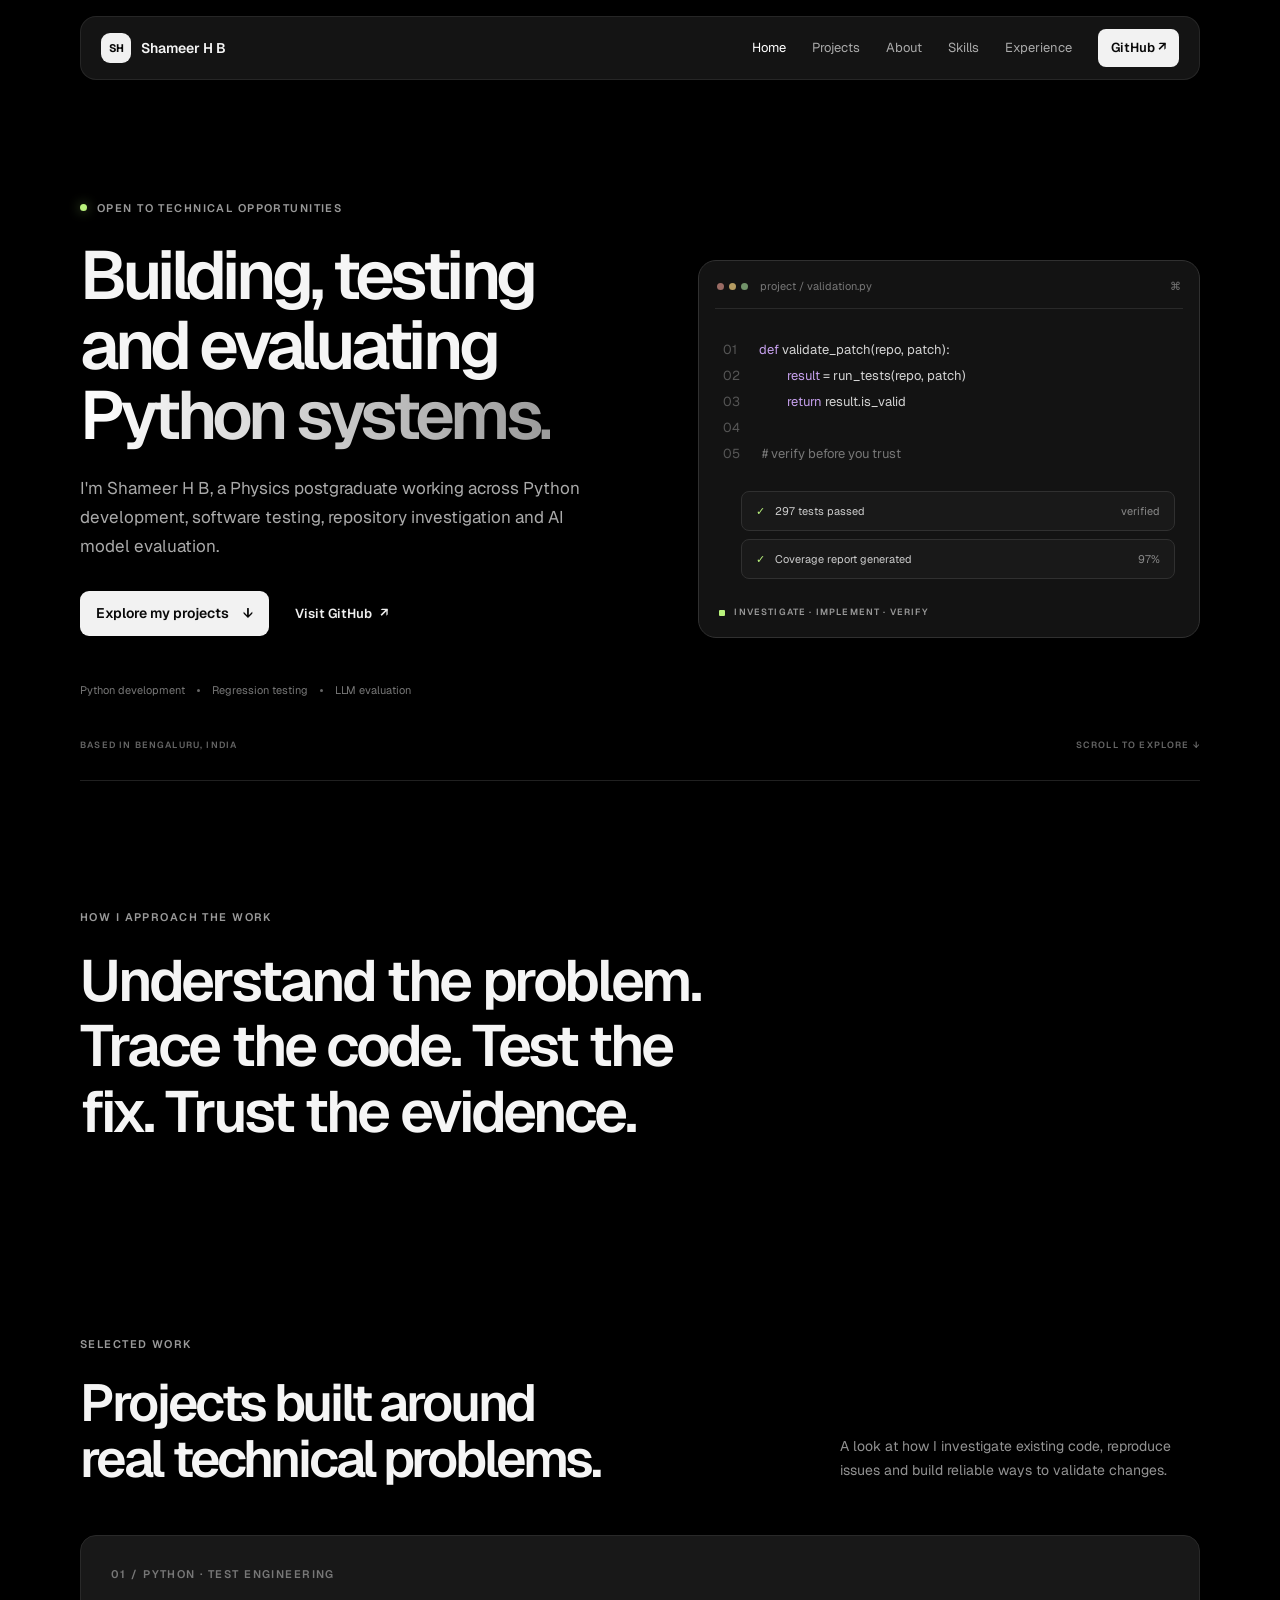
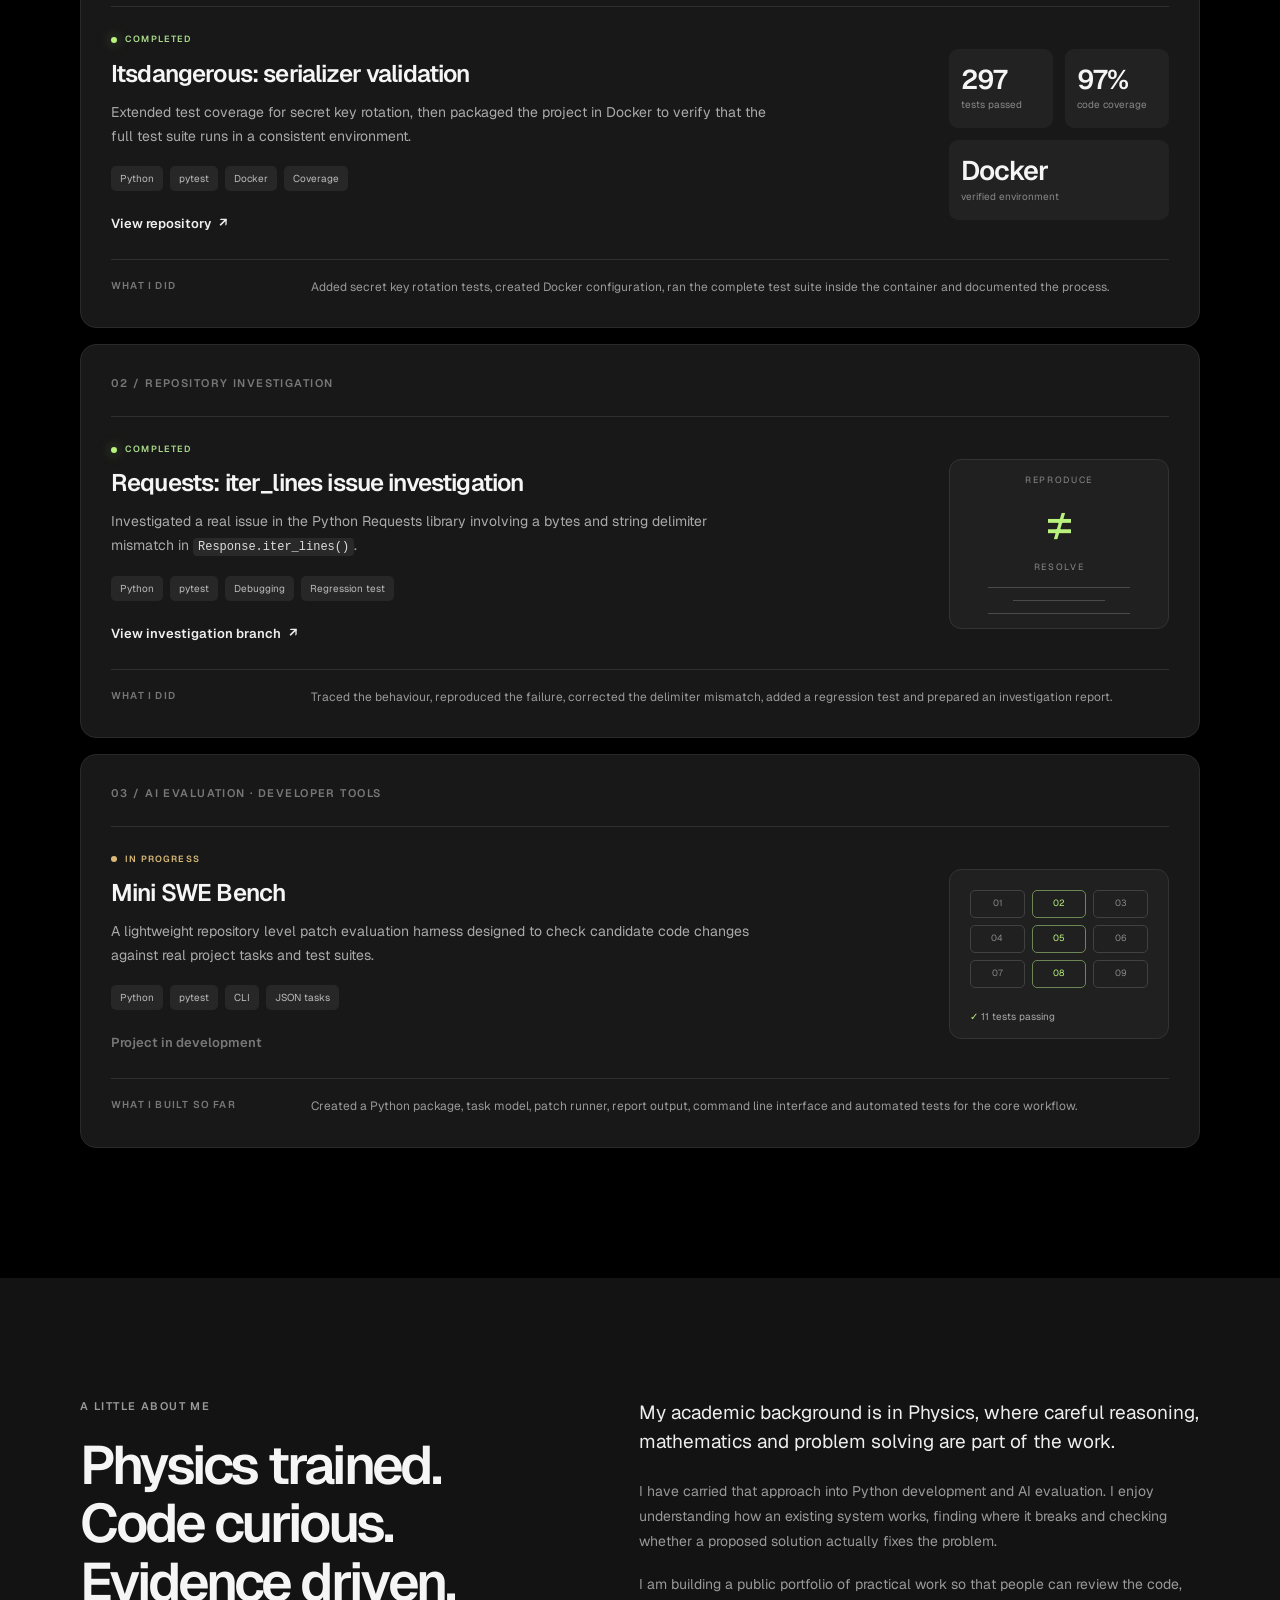
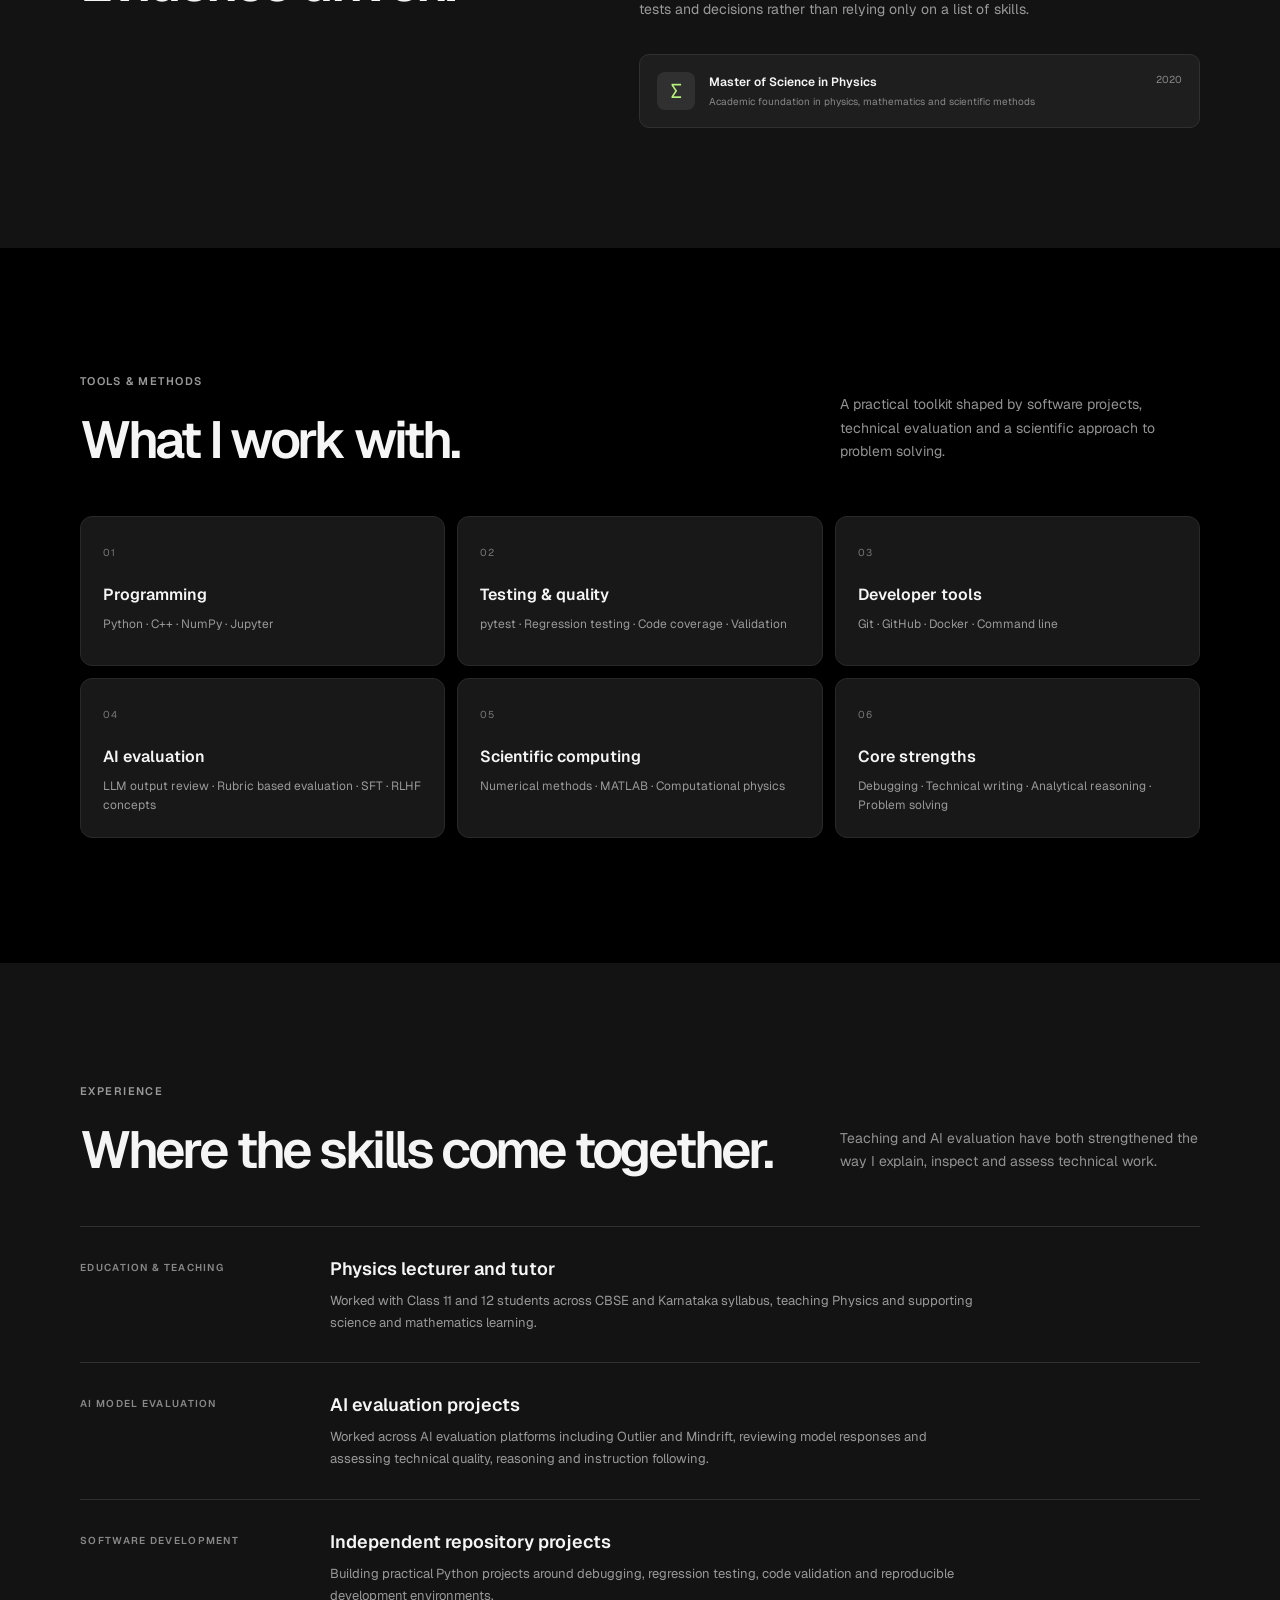
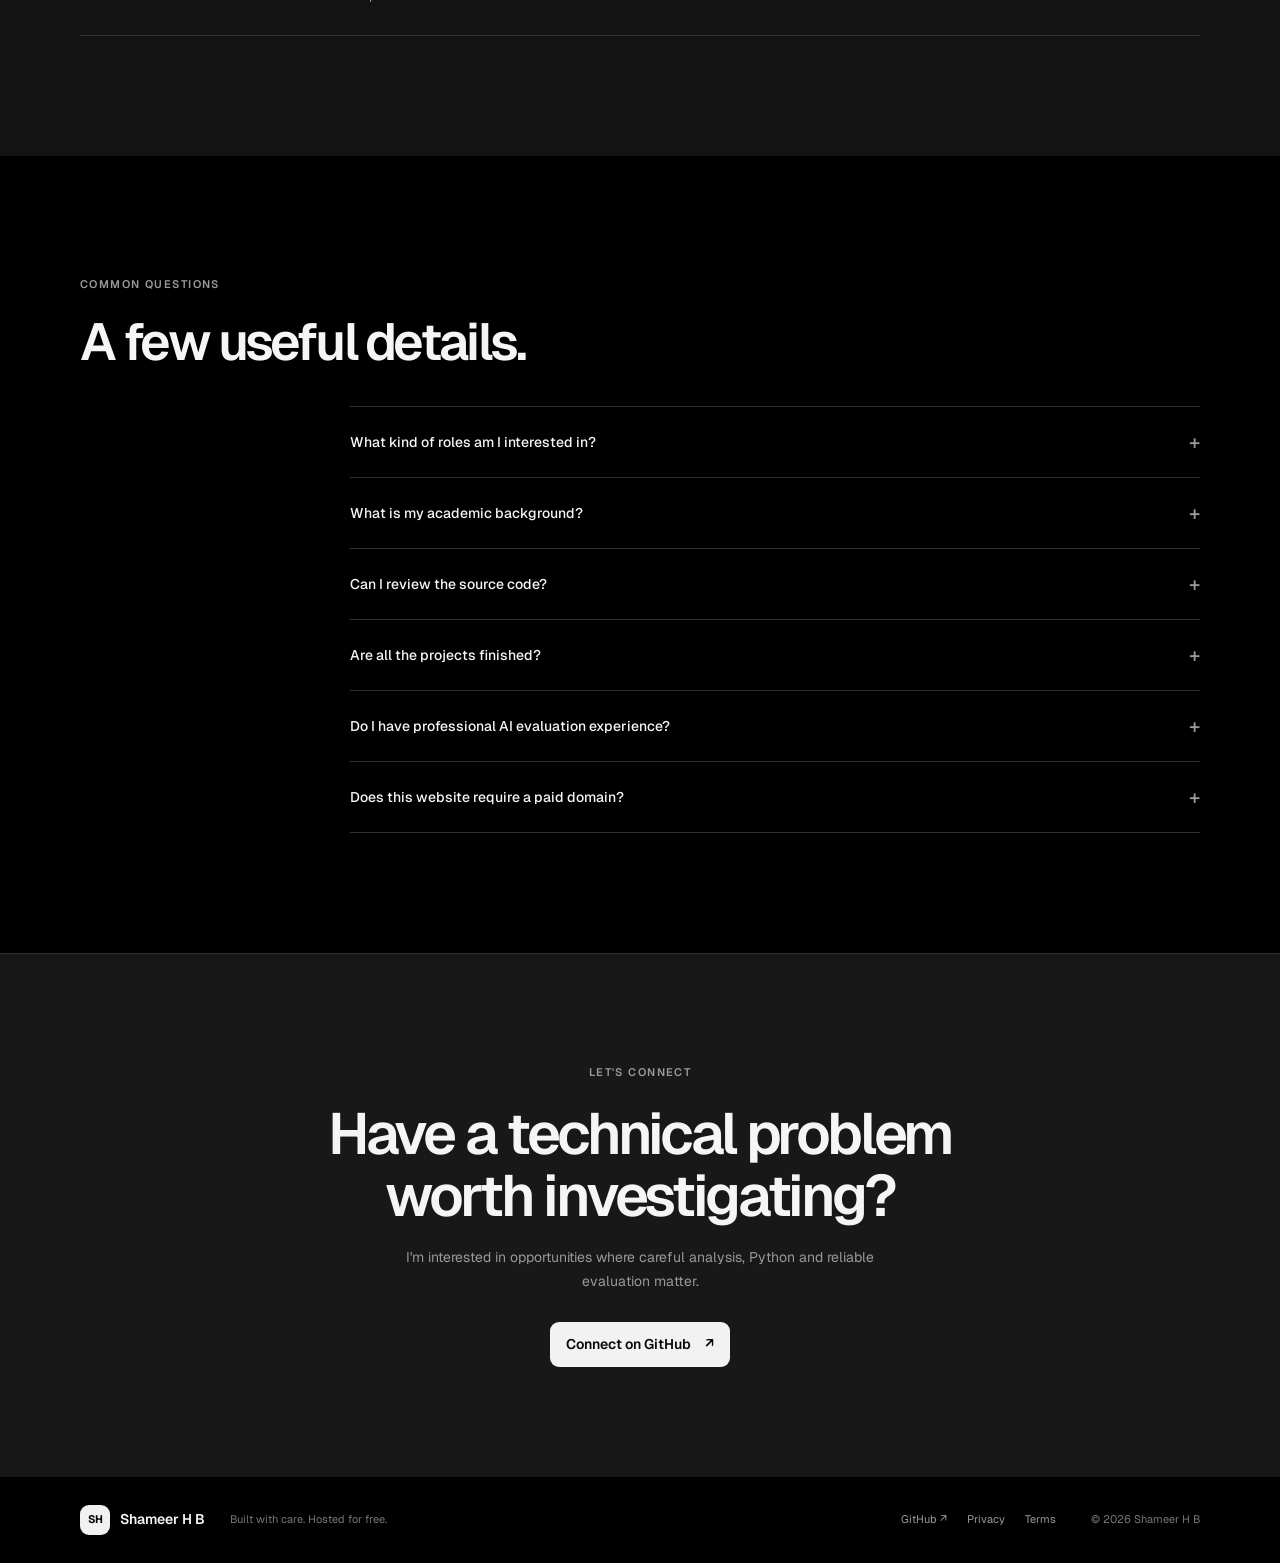
==== index.html @ 1a0090ea "Add personal portfolio website." ====
<!doctype html>
<html lang="en">
<head>
  <meta charset="utf-8">
  <meta name="viewport" content="width=device-width, initial-scale=1">
  <meta name="theme-color" content="#000000">
  <meta name="description" content="Shameer H B builds and tests Python systems, investigates real repository issues and evaluates AI model outputs. Explore projects and technical work.">
  <meta property="og:type" content="website">
  <meta property="og:title" content="Shameer H B | Python Development & AI Evaluation">
  <meta property="og:description" content="Python development, software testing, repository investigation and AI evaluation projects.">
  <meta property="og:image" content="assets/og-preview.svg">
  <title>Shameer H B | Python Developer & LLM Evaluation Specialist</title>
  <link rel="icon" type="image/svg+xml" href="assets/favicon.svg">
  <link rel="preconnect" href="https://fonts.googleapis.com">
  <link rel="preconnect" href="https://fonts.gstatic.com" crossorigin>
  <link href="https://fonts.googleapis.com/css2?family=Geist:wght@400;500;600;700&display=swap" rel="stylesheet">
  <link rel="stylesheet" href="styles.css">
</head>
<body>
  <a class="skip-link" href="#main">Skip to content</a>
  <header class="site-header">
    <a class="brand" href="#home" aria-label="Shameer H B home"><span class="brand-mark">SH</span><span>Shameer H B</span></a>
    <button class="menu-toggle" aria-label="Open navigation" aria-expanded="false" aria-controls="site-nav"><span></span><span></span></button>
    <nav class="site-nav" id="site-nav" aria-label="Main navigation">
      <a class="nav-link active" href="#home">Home</a>
      <a class="nav-link" href="#projects">Projects</a>
      <a class="nav-link" href="#about">About</a>
      <a class="nav-link" href="#skills">Skills</a>
      <a class="nav-link" href="#experience">Experience</a>
      <a class="nav-contact" href="https://github.com/shameerhb" target="_blank" rel="noreferrer">GitHub <span aria-hidden="true">↗</span></a>
    </nav>
  </header>

  <main id="main">
    <section class="hero section-wrap" id="home">
      <div class="hero-copy">
        <div class="eyebrow"><span class="status-dot"></span> OPEN TO TECHNICAL OPPORTUNITIES</div>
        <h1>Building, testing<br>and evaluating <span>Python systems.</span></h1>
        <p class="hero-lede">I'm Shameer H B, a Physics postgraduate working across Python development, software testing, repository investigation and AI model evaluation.</p>
        <div class="hero-actions"><a class="button button-primary" href="#projects">Explore my projects <span aria-hidden="true">↓</span></a><a class="text-link" href="https://github.com/shameerhb" target="_blank" rel="noreferrer">Visit GitHub <span aria-hidden="true">↗</span></a></div>
        <div class="proof-line"><span>Python development</span><i></i><span>Regression testing</span><i></i><span>LLM evaluation</span></div>
      </div>
      <div class="hero-visual" aria-label="Abstract illustration of a software testing workspace" role="img">
        <div class="visual-top"><span class="window-dots"><b></b><b></b><b></b></span><span>project / validation.py</span><span class="visual-lock">⌘</span></div>
        <div class="code-window">
          <div class="code-row"><span class="line-no">01</span><span><em>def</em> validate_patch(repo, patch):</span></div>
          <div class="code-row"><span class="line-no">02</span><span class="indent"><em>result</em> = run_tests(repo, patch)</span></div>
          <div class="code-row"><span class="line-no">03</span><span class="indent"><em>return</em> result.is_valid</span></div>
          <div class="code-row blank"><span class="line-no">04</span><span></span></div>
          <div class="code-row"><span class="line-no">05</span><span class="comment"># verify before you trust</span></div>
          <div class="terminal-output"><span class="terminal-check">✓</span><span>297 tests passed</span><span class="terminal-time">verified</span></div>
          <div class="terminal-output"><span class="terminal-check">✓</span><span>Coverage report generated</span><span class="terminal-time">97%</span></div>
        </div>
        <div class="visual-caption"><span class="caption-square"></span> INVESTIGATE · IMPLEMENT · VERIFY</div>
      </div>
      <div class="hero-bottom"><span>BASED IN BENGALURU, INDIA</span><span>SCROLL TO EXPLORE <span aria-hidden="true">↓</span></span></div>
    </section>

    <section class="tagline-section section-wrap" aria-label="Personal approach">
      <p class="section-kicker">HOW I APPROACH THE WORK</p>
      <h2 class="word-reveal">Understand the problem. Trace the code. Test the fix. Trust the evidence.</h2>
    </section>

    <section class="section-wrap projects-section" id="projects">
      <div class="section-heading"><div><p class="section-kicker">SELECTED WORK</p><h2>Projects built around<br>real technical problems.</h2></div><p class="section-intro">A look at how I investigate existing code, reproduce issues and build reliable ways to validate changes.</p></div>
      <div class="project-list">
        <article class="project-card featured-project">
          <div class="project-index">01 / PYTHON · TEST ENGINEERING</div>
          <div class="project-main"><div><div class="project-status"><span class="status-dot"></span> COMPLETED</div><h3>Itsdangerous: serializer validation</h3><p class="project-description">Extended test coverage for secret key rotation, then packaged the project in Docker to verify that the full test suite runs in a consistent environment.</p><div class="tag-list"><span>Python</span><span>pytest</span><span>Docker</span><span>Coverage</span></div><a class="project-link" href="https://github.com/shameerhb/itsdangerous-portfolio" target="_blank" rel="noreferrer">View repository <span aria-hidden="true">↗</span></a></div>
            <div class="project-metrics"><div><strong>297</strong><span>tests passed</span></div><div><strong>97%</strong><span>code coverage</span></div><div><strong>Docker</strong><span>verified environment</span></div></div>
          </div>
          <div class="project-foot"><span>WHAT I DID</span><p>Added secret key rotation tests, created Docker configuration, ran the complete test suite inside the container and documented the process.</p></div>
        </article>
        <article class="project-card">
          <div class="project-index">02 / REPOSITORY INVESTIGATION</div>
          <div class="project-main"><div><div class="project-status"><span class="status-dot"></span> COMPLETED</div><h3>Requests: iter_lines issue investigation</h3><p class="project-description">Investigated a real issue in the Python Requests library involving a bytes and string delimiter mismatch in <code>Response.iter_lines()</code>.</p><div class="tag-list"><span>Python</span><span>pytest</span><span>Debugging</span><span>Regression test</span></div><a class="project-link" href="https://github.com/shameerhb/requests/tree/issue-investigation" target="_blank" rel="noreferrer">View investigation branch <span aria-hidden="true">↗</span></a></div><div class="project-art request-art" aria-hidden="true"><span class="art-label">REPRODUCE</span><span class="art-symbol">≠</span><span class="art-label">RESOLVE</span><div class="art-line"></div><div class="art-line short"></div><div class="art-line"></div></div></div>
          <div class="project-foot"><span>WHAT I DID</span><p>Traced the behaviour, reproduced the failure, corrected the delimiter mismatch, added a regression test and prepared an investigation report.</p></div>
        </article>
        <article class="project-card">
          <div class="project-index">03 / AI EVALUATION · DEVELOPER TOOLS</div>
          <div class="project-main"><div><div class="project-status in-progress"><span class="status-dot"></span> IN PROGRESS</div><h3>Mini SWE Bench</h3><p class="project-description">A lightweight repository level patch evaluation harness designed to check candidate code changes against real project tasks and test suites.</p><div class="tag-list"><span>Python</span><span>pytest</span><span>CLI</span><span>JSON tasks</span></div><span class="project-link muted-link">Project in development</span></div><div class="project-art bench-art" aria-hidden="true"><div class="bench-grid"><span>01</span><span>02</span><span>03</span><span>04</span><span>05</span><span>06</span><span>07</span><span>08</span><span>09</span></div><div class="bench-result"><span class="terminal-check">✓</span> 11 tests passing</div></div></div>
          <div class="project-foot"><span>WHAT I BUILT SO FAR</span><p>Created a Python package, task model, patch runner, report output, command line interface and automated tests for the core workflow.</p></div>
        </article>
      </div>
    </section>

    <section class="about-section" id="about"><div class="section-wrap about-grid"><div><p class="section-kicker">A LITTLE ABOUT ME</p><h2>Physics trained.<br>Code curious.<br>Evidence driven.</h2></div><div class="about-copy"><p class="about-lede">My academic background is in Physics, where careful reasoning, mathematics and problem solving are part of the work.</p><p>I have carried that approach into Python development and AI evaluation. I enjoy understanding how an existing system works, finding where it breaks and checking whether a proposed solution actually fixes the problem.</p><p>I am building a public portfolio of practical work so that people can review the code, tests and decisions rather than relying only on a list of skills.</p><div class="education-card"><span class="education-icon">∑</span><div><strong>Master of Science in Physics</strong><span>Academic foundation in physics, mathematics and scientific methods</span></div><span class="education-date">2020</span></div></div></div></section>

    <section class="section-wrap skills-section" id="skills"><div class="section-heading"><div><p class="section-kicker">TOOLS & METHODS</p><h2>What I work with.</h2></div><p class="section-intro">A practical toolkit shaped by software projects, technical evaluation and a scientific approach to problem solving.</p></div><div class="skills-grid"><article class="skill-card"><span class="skill-number">01</span><h3>Programming</h3><p>Python · C++ · NumPy · Jupyter</p></article><article class="skill-card"><span class="skill-number">02</span><h3>Testing & quality</h3><p>pytest · Regression testing · Code coverage · Validation</p></article><article class="skill-card"><span class="skill-number">03</span><h3>Developer tools</h3><p>Git · GitHub · Docker · Command line</p></article><article class="skill-card"><span class="skill-number">04</span><h3>AI evaluation</h3><p>LLM output review · Rubric based evaluation · SFT · RLHF concepts</p></article><article class="skill-card"><span class="skill-number">05</span><h3>Scientific computing</h3><p>Numerical methods · MATLAB · Computational physics</p></article><article class="skill-card"><span class="skill-number">06</span><h3>Core strengths</h3><p>Debugging · Technical writing · Analytical reasoning · Problem solving</p></article></div></section>

    <section class="experience-section" id="experience"><div class="section-wrap"><div class="section-heading"><div><p class="section-kicker">EXPERIENCE</p><h2>Where the skills come together.</h2></div><p class="section-intro">Teaching and AI evaluation have both strengthened the way I explain, inspect and assess technical work.</p></div><div class="experience-list"><article><div class="experience-meta">EDUCATION & TEACHING</div><div><h3>Physics lecturer and tutor</h3><p>Worked with Class 11 and 12 students across CBSE and Karnataka syllabus, teaching Physics and supporting science and mathematics learning.</p></div></article><article><div class="experience-meta">AI MODEL EVALUATION</div><div><h3>AI evaluation projects</h3><p>Worked across AI evaluation platforms including Outlier and Mindrift, reviewing model responses and assessing technical quality, reasoning and instruction following.</p></div></article><article><div class="experience-meta">SOFTWARE DEVELOPMENT</div><div><h3>Independent repository projects</h3><p>Building practical Python projects around debugging, regression testing, code validation and reproducible development environments.</p></div></article></div></div></section>

    <section class="faq-section section-wrap"><div class="section-heading"><div><p class="section-kicker">COMMON QUESTIONS</p><h2>A few useful details.</h2></div></div><div class="faq-list">
      <details><summary>What kind of roles am I interested in?<span>+</span></summary><p>Python development, software testing, AI model evaluation, LLM data operations and technical quality roles.</p></details>
      <details><summary>What is my academic background?<span>+</span></summary><p>I hold an MSc in Physics. My background includes physics, mathematics and scientific methods.</p></details>
      <details><summary>Can I review the source code?<span>+</span></summary><p>Yes. The completed projects link directly to their public GitHub repositories and investigation branch.</p></details>
      <details><summary>Are all the projects finished?<span>+</span></summary><p>The Itsdangerous and Requests projects are presented as completed work. Mini SWE Bench is still in development and is labelled accordingly.</p></details>
      <details><summary>Do I have professional AI evaluation experience?<span>+</span></summary><p>I have worked on AI evaluation tasks through platforms including Outlier and Mindrift. The portfolio focuses on the technical skills and work I can demonstrate.</p></details>
      <details><summary>Does this website require a paid domain?<span>+</span></summary><p>No. It can be published for free using GitHub Pages with a GitHub provided web address.</p></details>
    </div></section>

    <section class="contact-section"><div class="section-wrap contact-inner"><p class="section-kicker">LET'S CONNECT</p><h2>Have a technical problem<br>worth investigating?</h2><p>I'm interested in opportunities where careful analysis, Python and reliable evaluation matter.</p><a class="button button-primary" href="https://github.com/shameerhb" target="_blank" rel="noreferrer">Connect on GitHub <span aria-hidden="true">↗</span></a></div></section>
  </main>
  <footer class="site-footer"><div class="section-wrap footer-inner"><a class="brand" href="#home"><span class="brand-mark">SH</span><span>Shameer H B</span></a><span class="footer-note">Built with care. Hosted for free.</span><div class="footer-links"><a href="https://github.com/shameerhb" target="_blank" rel="noreferrer">GitHub ↗</a><a href="privacy.html">Privacy</a><a href="terms.html">Terms</a></div><span class="copyright">© <span id="year">2026</span> Shameer H B</span></div></footer>
  <script src="script.js"></script>
</body>
</html>
---- styles.css ----
:root{font-family:'Geist',sans-serif;color:#f5f5f5;background:#000; font-synthesis:none;text-rendering:optimizeLegibility;--bg:#000;--surface:#181818;--surface-2:#1f1f1f;--surface-3:#272727;--muted:#a0a0a0;--soft:#737373;--line:#303030;--accent:#b9f27c;--ease:cubic-bezier(.22,1,.36,1)}
*{box-sizing:border-box}html{scroll-behavior:smooth;scroll-padding-top:110px}body{margin:0;background:var(--bg);color:#f5f5f5;font-size:16px;line-height:1.5}a{color:inherit;text-decoration:none}button{font:inherit}.section-wrap{width:min(1120px,calc(100% - 48px));margin-inline:auto}.skip-link{position:absolute;left:16px;top:-60px;background:#fff;color:#000;padding:10px 14px;border-radius:8px;z-index:100}.skip-link:focus{top:16px}.site-header{position:fixed;z-index:20;top:16px;left:50%;transform:translateX(-50%);width:min(1120px,calc(100% - 48px));height:64px;padding:0 20px;display:flex;align-items:center;justify-content:space-between;background:rgba(24,24,24,.86);border:1px solid rgba(255,255,255,.08);border-radius:16px;backdrop-filter:blur(18px)}.brand{display:inline-flex;align-items:center;gap:10px;font-size:14px;font-weight:600;white-space:nowrap}.brand-mark{width:30px;height:30px;display:grid;place-items:center;border-radius:9px;background:#f1f1f1;color:#080808;font-size:11px;font-weight:700}.site-nav{display:flex;align-items:center;gap:26px;font-size:13px;color:#aaa}.nav-link{transition:color .3s var(--ease)}.nav-link:hover,.nav-link.active{color:#fff}.nav-contact{padding:9px 13px;background:#f2f2f2;color:#080808;border-radius:8px;font-weight:600;transition:transform .3s var(--ease),background .3s var(--ease)}.nav-contact:hover{transform:translateY(-2px);background:var(--accent)}.menu-toggle{display:none;background:none;border:0;color:#fff}.hero{min-height:780px;padding-top:190px;padding-bottom:72px;display:grid;grid-template-columns:1.05fr .95fr;align-items:center;gap:64px;position:relative}.eyebrow,.section-kicker,.project-index,.project-status,.experience-meta,.hero-bottom,.visual-caption{font-size:11px;font-weight:600;letter-spacing:.13em;color:#999}.eyebrow{display:flex;align-items:center;gap:10px;margin-bottom:24px}.status-dot{width:7px;height:7px;border-radius:50%;background:var(--accent);display:inline-block;box-shadow:0 0 12px rgba(185,242,124,.5)}h1,h2,h3,p{margin-top:0}h1{font-size:clamp(44px,5.4vw,68px);line-height:1.03;letter-spacing:-.065em;font-weight:600;margin-bottom:24px;max-width:680px;text-wrap:balance}h1 span{background:linear-gradient(90deg,#fff,#9b9b9b);-webkit-background-clip:text;background-clip:text;color:transparent}.hero-lede{max-width:540px;color:#aaa;font-size:17px;line-height:1.7;margin-bottom:30px;text-wrap:pretty}.hero-actions{display:flex;align-items:center;gap:26px}.button{display:inline-flex;align-items:center;justify-content:center;gap:14px;padding:12px 16px;border-radius:9px;font-size:14px;font-weight:600;transition:transform .3s var(--ease),background .3s var(--ease)}.button-primary{background:#f2f2f2;color:#090909}.button-primary:hover{background:var(--accent);transform:translateY(-3px)}.button:active{transform:scale(.98)}.text-link,.project-link{font-size:13px;font-weight:600;color:#eee}.text-link span,.project-link span{margin-left:5px}.text-link:hover,.project-link:hover{color:var(--accent)}.proof-line{display:flex;align-items:center;gap:12px;flex-wrap:wrap;margin-top:46px;color:#777;font-size:11px}.proof-line i{width:3px;height:3px;background:#666;border-radius:50%}.hero-visual{border:1px solid #303030;background:#131313;border-radius:18px;padding:16px;box-shadow:0 30px 90px rgba(0,0,0,.4);transform:rotate(1deg)}.visual-top{height:32px;display:flex;align-items:center;gap:12px;color:#777;font:11px 'Geist',sans-serif;border-bottom:1px solid #292929;padding:0 2px 12px}.window-dots{display:flex;gap:5px}.window-dots b{width:7px;height:7px;border-radius:50%;background:#555}.window-dots b:first-child{background:#9a6b64}.window-dots b:nth-child(2){background:#b49b61}.window-dots b:nth-child(3){background:#72936a}.visual-lock{margin-left:auto}.code-window{padding:28px 8px 14px;font:13px/2 'Geist',monospace;color:#d4d4d4}.code-row{display:flex;gap:22px;white-space:nowrap}.line-no{color:#555;user-select:none}.code-row em{font-style:normal;color:#c6a0ed}.indent{padding-left:25px}.comment{color:#777}.terminal-output{margin:24px 0 0 18px;padding:12px 14px;display:flex;align-items:center;gap:10px;border:1px solid #303030;border-radius:8px;background:#191919;font:11px 'Geist',sans-serif;color:#ccc}.terminal-output+.terminal-output{margin-top:8px}.terminal-check{color:var(--accent);font-weight:700}.terminal-time{margin-left:auto;color:#888}.visual-caption{display:flex;align-items:center;gap:9px;padding:13px 4px 2px;font-size:9px}.caption-square{width:6px;height:6px;background:var(--accent);border-radius:1px}.hero-bottom{position:absolute;bottom:28px;left:0;right:0;display:flex;justify-content:space-between;font-size:9px;color:#656565}.tagline-section{padding:128px 0 142px;border-top:1px solid #202020}.section-kicker{margin-bottom:22px}.tagline-section h2{max-width:850px;font-size:clamp(34px,5vw,58px);line-height:1.13;letter-spacing:-.05em;font-weight:600;margin:0;text-wrap:balance}.word-reveal .word{color:#555;display:inline-block;transition:color .65s var(--ease)}.word-reveal .word.visible{color:#f5f5f5}.projects-section{padding:50px 0 130px}.section-heading{display:flex;align-items:end;justify-content:space-between;gap:50px;margin-bottom:48px}.section-heading h2,.about-grid h2{font-size:clamp(34px,4.5vw,52px);line-height:1.08;letter-spacing:-.055em;font-weight:600;margin:0;text-wrap:balance}.section-intro{max-width:360px;color:#929292;font-size:14px;line-height:1.7;margin:0 0 4px}.project-list{display:grid;gap:16px}.project-card{background:var(--surface);border:1px solid #292929;border-radius:16px;padding:30px;transition:transform .5s var(--ease),border-color .3s var(--ease)}.project-card:hover{transform:translateY(-4px);border-color:#4a4a4a}.project-index{padding-bottom:24px;border-bottom:1px solid #303030;color:#777}.project-main{display:grid;grid-template-columns:1fr 220px;gap:40px;padding:26px 0 24px;align-items:center}.project-status{display:flex;align-items:center;gap:8px;color:#a9d98a;font-size:9px;margin-bottom:13px}.project-status .status-dot{width:6px;height:6px}.project-status.in-progress{color:#d9b978}.project-status.in-progress .status-dot{background:#d9b978;box-shadow:none}.project-card h3{font-size:24px;line-height:1.2;letter-spacing:-.035em;font-weight:600;margin-bottom:12px}.project-description{max-width:660px;color:#aaa;font-size:14px;line-height:1.7;margin-bottom:18px}.project-description code{font-size:12px;color:#ddd;background:#292929;padding:2px 5px;border-radius:4px}.tag-list{display:flex;gap:7px;flex-wrap:wrap;margin-bottom:20px}.tag-list span{font-size:10px;color:#bbb;background:#272727;padding:5px 9px;border-radius:5px}.project-link{display:inline-block}.project-metrics{display:grid;grid-template-columns:1fr 1fr;gap:12px}.project-metrics div{padding:16px 12px;background:#222;border-radius:9px;display:flex;flex-direction:column;gap:3px}.project-metrics strong{font-size:27px;line-height:1.1;letter-spacing:-.04em;font-weight:600}.project-metrics span{font-size:10px;color:#888}.project-metrics div:last-child{grid-column:1/-1}.project-foot{display:grid;grid-template-columns:180px 1fr;gap:20px;border-top:1px solid #303030;padding-top:18px}.project-foot span{font-size:10px;letter-spacing:.12em;color:#777;font-weight:600}.project-foot p{font-size:12px;color:#999;line-height:1.6;margin:0}.request-art,.bench-art{height:170px;border-radius:12px;background:#202020;border:1px solid #333;display:flex;align-items:center;justify-content:center;position:relative;overflow:hidden}.request-art{gap:12px;flex-direction:column}.art-label{font-size:9px;letter-spacing:.18em;color:#888}.art-symbol{font-size:50px;line-height:1;color:var(--accent);font-weight:400}.art-line{height:1px;width:65%;background:#4a4a4a}.art-line.short{width:42%}.bench-art{display:block;padding:20px}.bench-grid{display:grid;grid-template-columns:repeat(3,1fr);gap:7px}.bench-grid span{display:grid;place-items:center;height:28px;border:1px solid #414141;border-radius:5px;font-size:9px;color:#888}.bench-grid span:nth-child(2),.bench-grid span:nth-child(5),.bench-grid span:nth-child(8){border-color:#6c8755;color:var(--accent)}.bench-result{position:absolute;bottom:14px;left:20px;font-size:10px;color:#aaa}.muted-link{color:#777}.about-section{background:#131313;padding:120px 0}.about-grid{display:grid;grid-template-columns:.9fr 1.1fr;gap:100px}.about-grid h2{font-size:clamp(38px,4.5vw,54px)}.about-copy{max-width:580px}.about-copy p{font-size:14px;color:#999;line-height:1.8;margin-bottom:18px}.about-copy .about-lede{font-size:19px;line-height:1.55;color:#eee;margin-bottom:22px}.education-card{display:flex;align-items:center;gap:14px;padding:17px;margin-top:32px;background:#1e1e1e;border:1px solid #303030;border-radius:10px}.education-icon{width:38px;height:38px;border-radius:8px;display:grid;place-items:center;background:#303030;color:var(--accent);font-size:20px}.education-card div{display:flex;flex-direction:column;gap:3px}.education-card strong{font-size:12px;font-weight:600}.education-card div span,.education-date{font-size:10px;color:#888}.education-date{margin-left:auto;align-self:flex-start}.skills-section{padding:125px 0}.skills-grid{display:grid;grid-template-columns:repeat(3,1fr);gap:12px}.skill-card{min-height:150px;padding:22px;background:#181818;border:1px solid #292929;border-radius:12px}.skill-number{font-size:10px;color:#777;letter-spacing:.1em}.skill-card h3{font-size:16px;font-weight:600;margin:20px 0 8px}.skill-card p{font-size:12px;line-height:1.6;color:#999;margin:0}.experience-section{background:#131313;padding:120px 0}.experience-list{border-top:1px solid #303030}.experience-list article{display:grid;grid-template-columns:220px 1fr;gap:30px;padding:28px 0;border-bottom:1px solid #303030}.experience-meta{font-size:10px;color:#888;padding-top:5px}.experience-list h3{font-size:18px;font-weight:600;margin-bottom:8px}.experience-list p{max-width:650px;color:#999;font-size:13px;line-height:1.7;margin:0}.faq-section{padding:120px 0}.faq-section .section-heading{margin-bottom:36px}.faq-list{max-width:850px;margin-left:auto;border-top:1px solid #303030}.faq-list details{border-bottom:1px solid #303030;padding:20px 0}.faq-list summary{display:flex;align-items:center;justify-content:space-between;gap:20px;cursor:pointer;list-style:none;font-size:14px;font-weight:500}.faq-list summary::-webkit-details-marker{display:none}.faq-list summary span,.faq-plus{font-size:20px;color:#999;transition:transform .3s var(--ease)}.faq-list details[open] summary span{transform:rotate(45deg)}.faq-list p{max-width:700px;color:#999;font-size:13px;line-height:1.7;margin:14px 35px 0 0}.contact-section{background:#181818;border-top:1px solid #303030;padding:110px 0;text-align:center}.contact-inner{display:flex;flex-direction:column;align-items:center}.contact-inner h2{font-size:clamp(38px,5vw,58px);line-height:1.08;letter-spacing:-.055em;margin:0 0 18px;font-weight:600}.contact-inner>p:not(.section-kicker){max-width:490px;color:#999;font-size:14px;line-height:1.7;margin-bottom:28px}.site-footer{padding:28px 0;background:#000}.footer-inner{display:flex;align-items:center;gap:25px}.footer-note,.copyright{font-size:11px;color:#777}.footer-links{display:flex;gap:20px;margin-left:auto;font-size:11px;color:#999}.footer-links a:hover{color:#fff}.copyright{margin-left:10px}
/* Content reveals use opacity and transform only. */
.reveal{opacity:0;transform:translateY(32px);transition:opacity .7s var(--ease),transform .7s var(--ease)}.reveal.is-visible{opacity:1;transform:translateY(0)}
:focus-visible{outline:2px solid var(--accent);outline-offset:4px;border-radius:4px}
@media(max-width:850px){.hero{gap:35px;grid-template-columns:1fr  .85fr}.site-nav{gap:15px}.about-grid{gap:55px}.project-main{grid-template-columns:1fr 190px}.project-metrics strong{font-size:23px}}
@media(max-width:680px){.section-wrap{width:min(100% - 36px,540px)}.site-header{width:calc(100% - 24px);top:10px;height:58px;padding:0 14px}.menu-toggle{display:flex;flex-direction:column;gap:5px;padding:10px}.menu-toggle span{width:19px;height:1.5px;background:#fff;transition:transform .5s var(--ease)}.menu-toggle[aria-expanded="true"] span:first-child{transform:translateY(3.25px) rotate(45deg)}.menu-toggle[aria-expanded="true"] span:last-child{transform:translateY(-3.25px) rotate(-45deg)}.site-nav{position:fixed;top:66px;left:0;right:0;min-height:calc(100dvh - 76px);padding:55px 28px;background:rgba(19,18,9,.98);backdrop-filter:blur(20px);border:1px solid #292929;border-radius:14px;display:flex;flex-direction:column;align-items:flex-start;gap:25px;font-size:22px;opacity:0;visibility:hidden;transform:translateY(-12px);transition:opacity .4s var(--ease),transform .4s var(--ease),visibility .4s}.site-nav.open{opacity:1;visibility:visible;transform:translateY(0)}.site-nav .nav-link,.site-nav .nav-contact{opacity:0;transform:translateY(18px)}.site-nav.open .nav-link,.site-nav.open .nav-contact{animation:nav-in .5s var(--ease) forwards}.site-nav.open .nav-link:nth-child(1){animation-delay:.04s}.site-nav.open .nav-link:nth-child(2){animation-delay:.1s}.site-nav.open .nav-link:nth-child(3){animation-delay:.16s}.site-nav.open .nav-link:nth-child(4){animation-delay:.22s}.site-nav.open .nav-link:nth-child(5){animation-delay:.28s}.site-nav.open .nav-contact{animation-delay:.34s}@keyframes nav-in{to{opacity:1;transform:translateY(0)}}.hero{min-height:auto;padding-top:145px;padding-bottom:82px;display:flex;flex-direction:column;align-items:stretch;gap:48px}.hero-copy{width:100%}h1{font-size:clamp(42px,12vw,58px)}.hero-lede{font-size:15px}.hero-visual{transform:none}.hero-bottom{bottom:25px;font-size:8px}.proof-line{margin-top:32px;gap:8px}.proof-line span{font-size:9px}.tagline-section{padding:90px 0 100px}.tagline-section h2{font-size:38px}.projects-section,.skills-section,.faq-section{padding:85px 0}.section-heading{display:block;margin-bottom:34px}.section-heading h2,.about-grid h2{font-size:38px}.section-intro{margin-top:18px;font-size:13px}.project-card{padding:20px}.project-main{grid-template-columns:1fr;gap:24px;padding:22px 0}.project-card h3{font-size:21px}.project-metrics{grid-template-columns:1fr 1fr}.project-metrics div:last-child{grid-column:auto}.project-foot{grid-template-columns:1fr;gap:8px}.request-art,.bench-art{height:145px}.about-section,.experience-section{padding:85px 0}.about-grid{grid-template-columns:1fr;gap:32px}.about-copy .about-lede{font-size:17px}.skills-grid{grid-template-columns:1fr 1fr;gap:9px}.skill-card{min-height:145px;padding:16px}.skill-card h3{font-size:14px;margin-top:18px}.skill-card p{font-size:11px}.experience-list article{grid-template-columns:1fr;gap:10px;padding:22px 0}.experience-meta{font-size:9px}.faq-list{margin:0}.faq-list summary{font-size:13px}.contact-section{padding:85px 0}.contact-inner h2{font-size:39px}.footer-inner{flex-wrap:wrap;gap:15px}.footer-note{margin-left:auto}.footer-links{order:3;margin:0;width:100%;padding-top:10px;border-top:1px solid #222}.copyright{margin-left:auto}.visual-caption{font-size:8px}}
@media(prefers-reduced-motion:reduce){html{scroll-behavior:auto}*,*::before,*::after{animation-duration:.01ms!important;animation-iteration-count:1!important;transition-duration:.01ms!important}.reveal{opacity:1;transform:none}.word-reveal .word{color:#f5f5f5}}
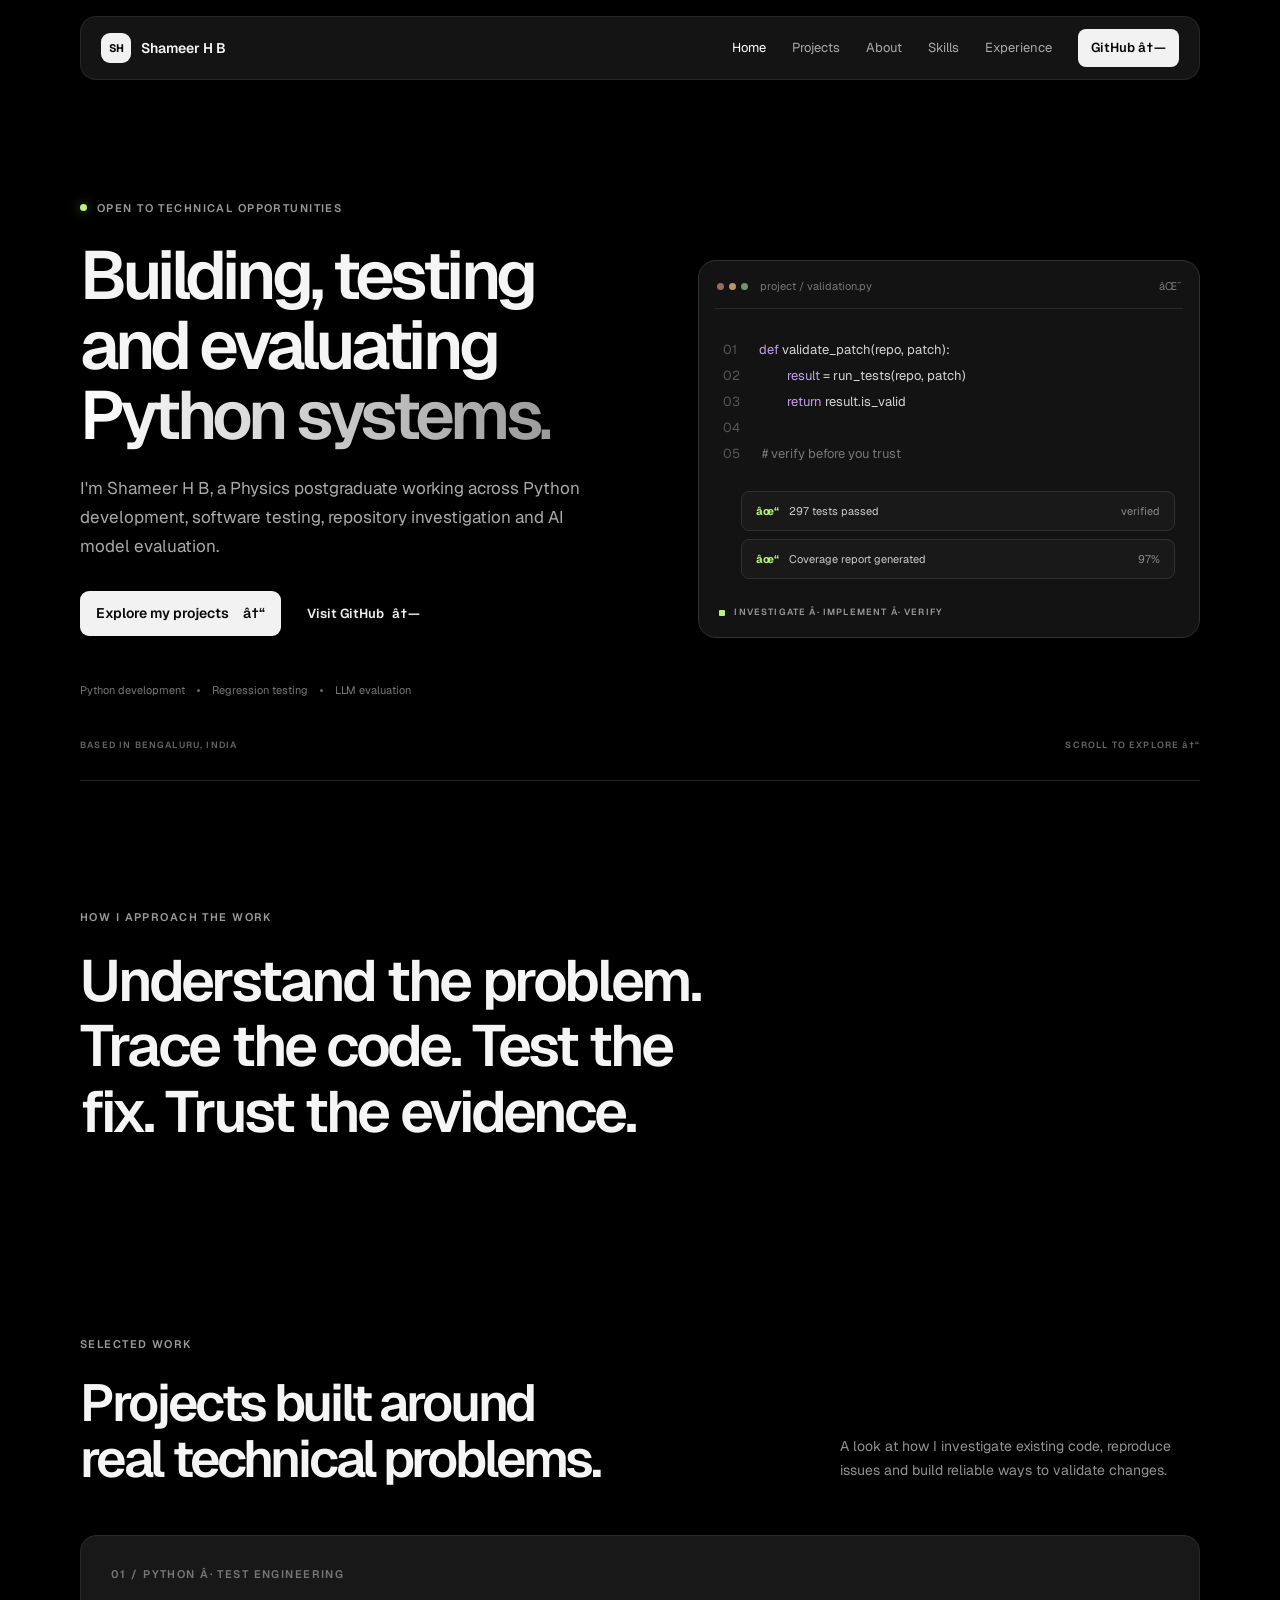
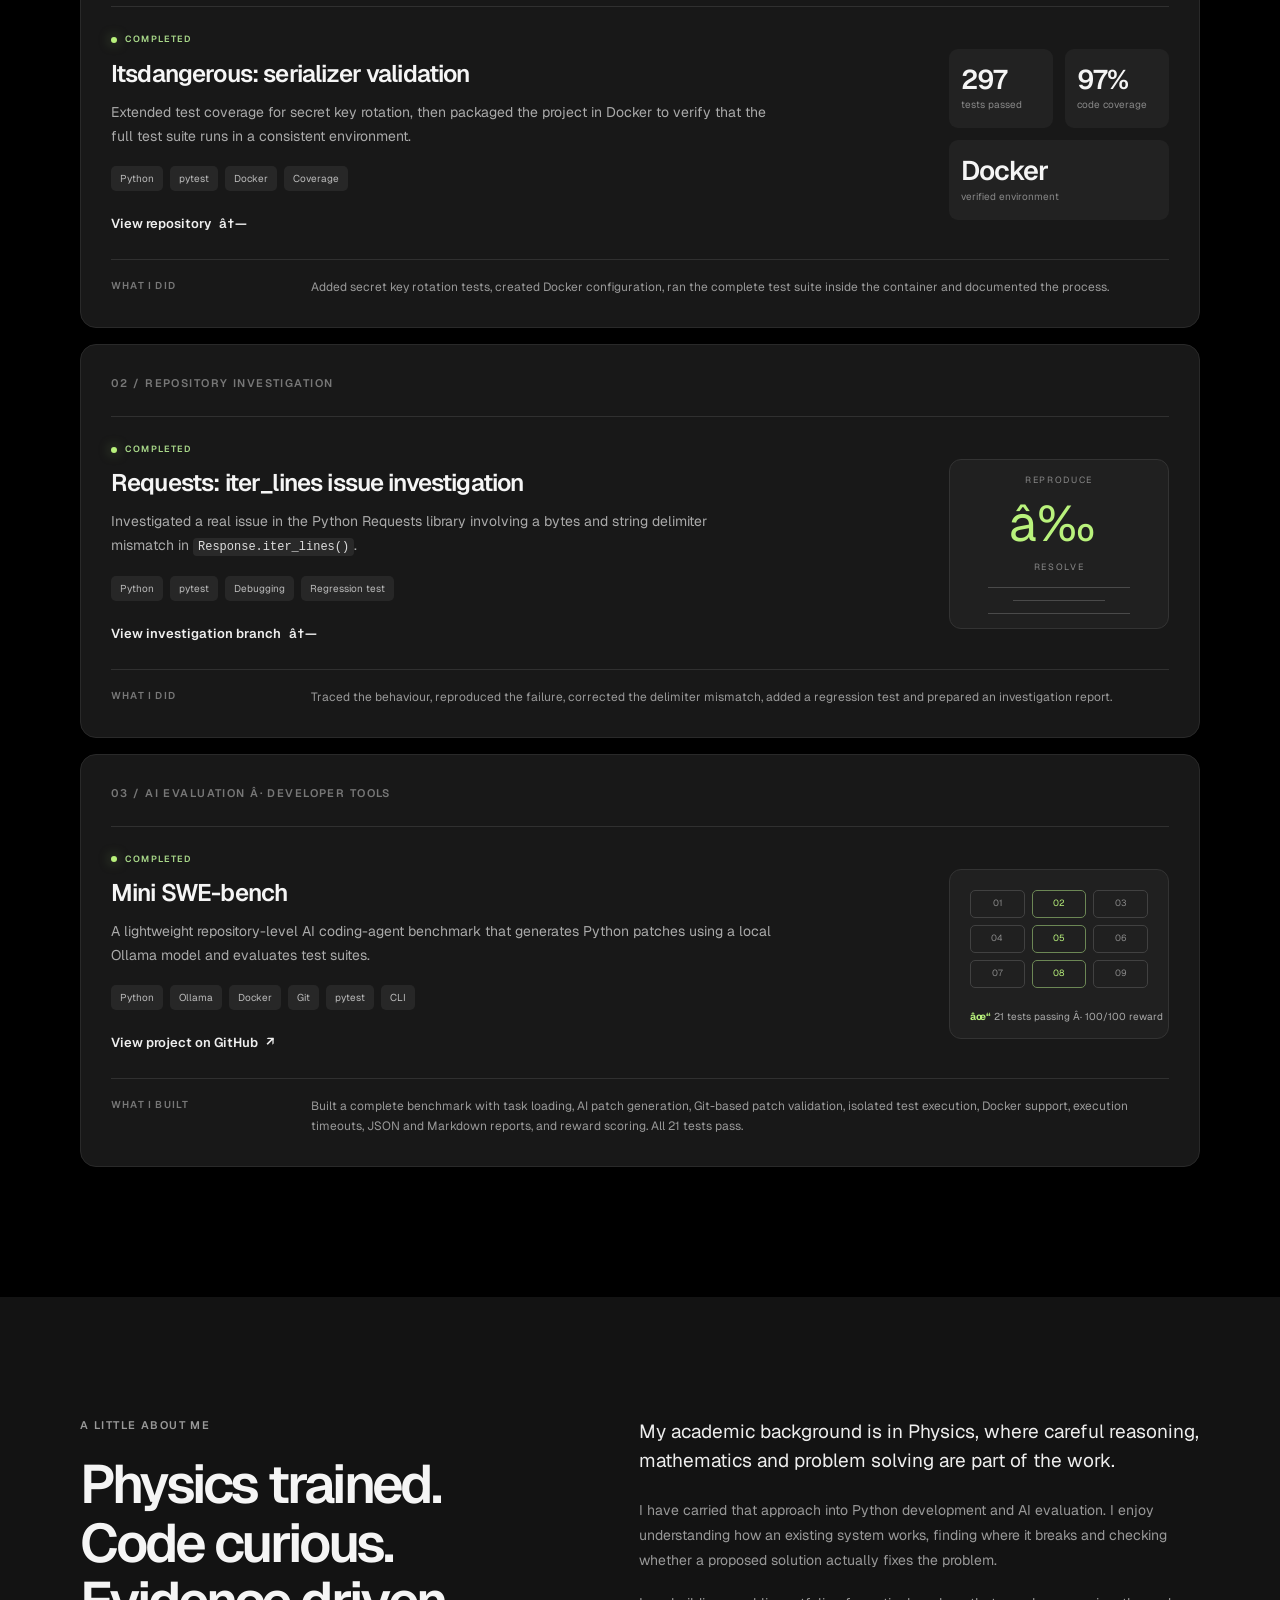
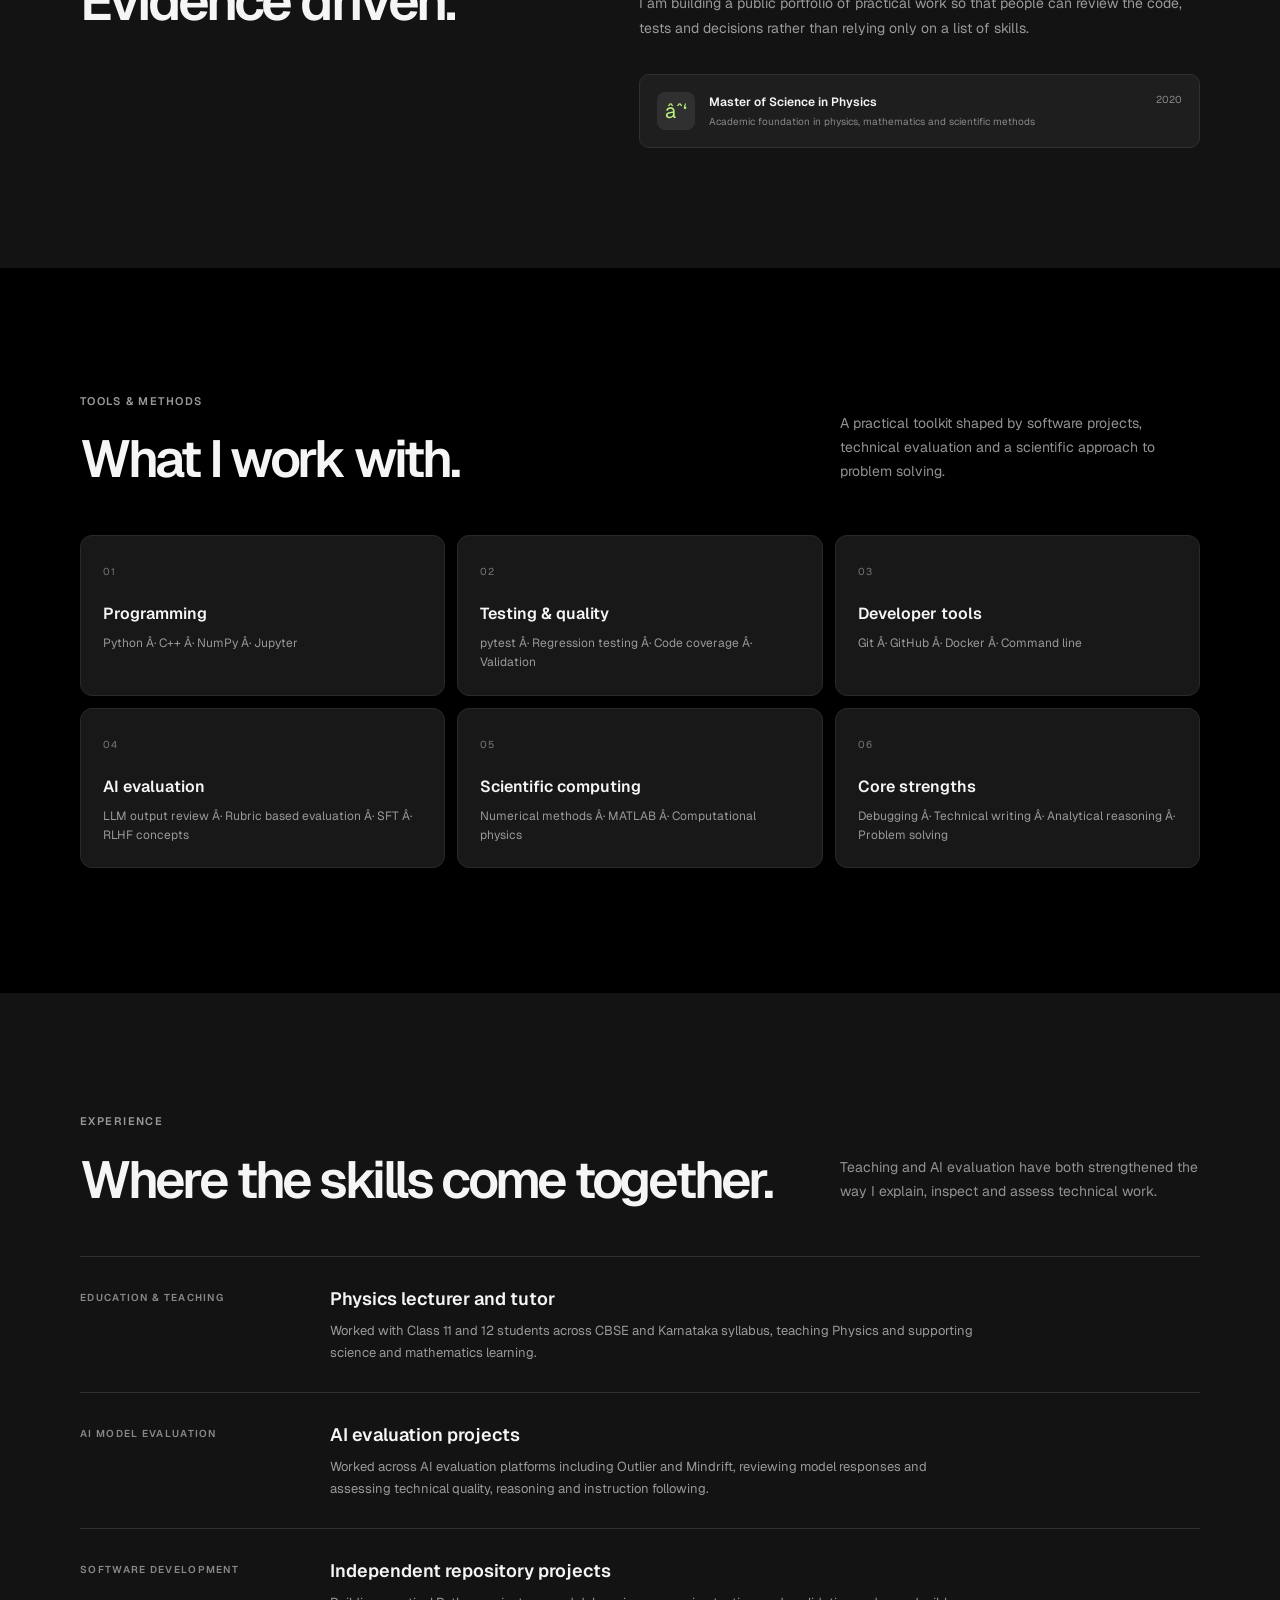
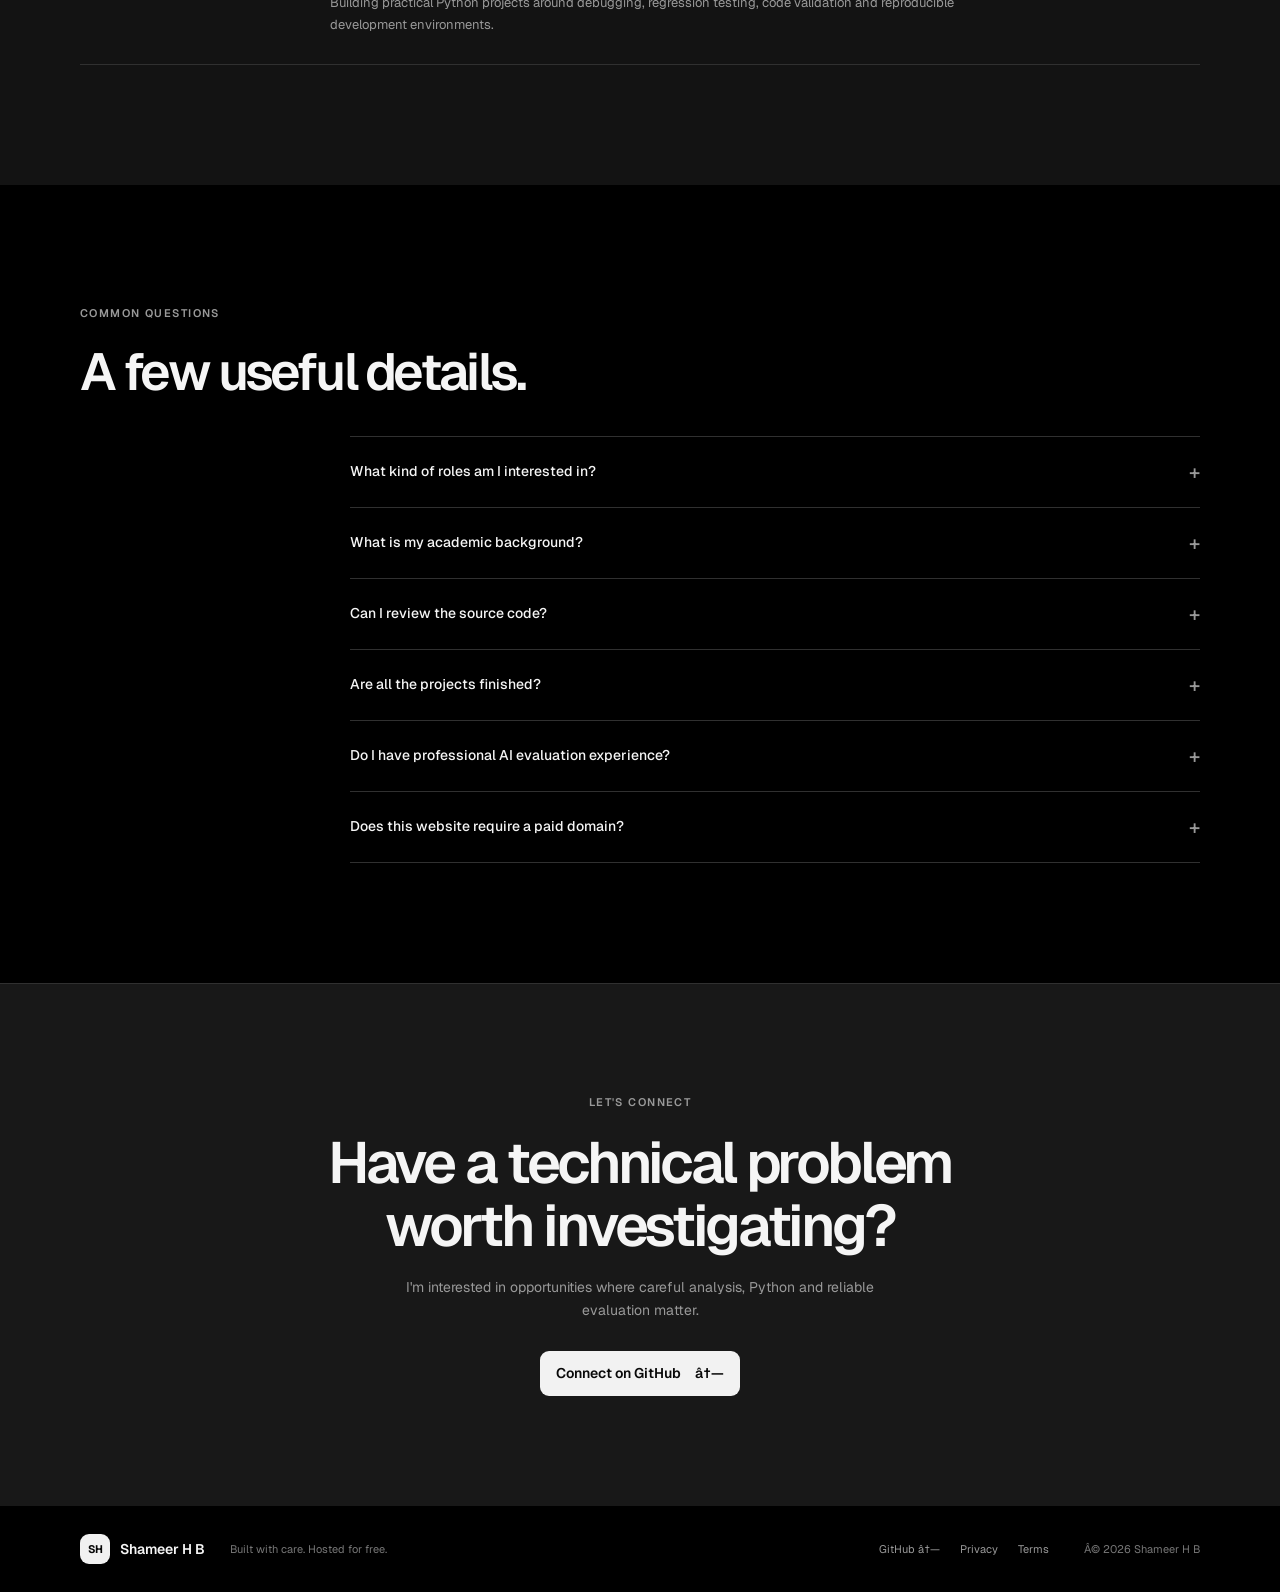
==== commit e4f112ad: "Update Mini SWE-bench portfolio project" ====
--- a/index.html
+++ b/index.html
@@ -1,4 +1,4 @@
-<!doctype html>
+﻿<!doctype html>
 <html lang="en">
 <head>
   <meta charset="utf-8">
@@ -27,7 +27,7 @@
       <a class="nav-link" href="#about">About</a>
       <a class="nav-link" href="#skills">Skills</a>
       <a class="nav-link" href="#experience">Experience</a>
-      <a class="nav-contact" href="https://github.com/shameerhb" target="_blank" rel="noreferrer">GitHub <span aria-hidden="true">↗</span></a>
+      <a class="nav-contact" href="https://github.com/shameerhb" target="_blank" rel="noreferrer">GitHub <span aria-hidden="true">â†—</span></a>
     </nav>
   </header>
 
@@ -37,23 +37,23 @@
         <div class="eyebrow"><span class="status-dot"></span> OPEN TO TECHNICAL OPPORTUNITIES</div>
         <h1>Building, testing<br>and evaluating <span>Python systems.</span></h1>
         <p class="hero-lede">I'm Shameer H B, a Physics postgraduate working across Python development, software testing, repository investigation and AI model evaluation.</p>
-        <div class="hero-actions"><a class="button button-primary" href="#projects">Explore my projects <span aria-hidden="true">↓</span></a><a class="text-link" href="https://github.com/shameerhb" target="_blank" rel="noreferrer">Visit GitHub <span aria-hidden="true">↗</span></a></div>
+        <div class="hero-actions"><a class="button button-primary" href="#projects">Explore my projects <span aria-hidden="true">â†“</span></a><a class="text-link" href="https://github.com/shameerhb" target="_blank" rel="noreferrer">Visit GitHub <span aria-hidden="true">â†—</span></a></div>
         <div class="proof-line"><span>Python development</span><i></i><span>Regression testing</span><i></i><span>LLM evaluation</span></div>
       </div>
       <div class="hero-visual" aria-label="Abstract illustration of a software testing workspace" role="img">
-        <div class="visual-top"><span class="window-dots"><b></b><b></b><b></b></span><span>project / validation.py</span><span class="visual-lock">⌘</span></div>
+        <div class="visual-top"><span class="window-dots"><b></b><b></b><b></b></span><span>project / validation.py</span><span class="visual-lock">âŒ˜</span></div>
         <div class="code-window">
           <div class="code-row"><span class="line-no">01</span><span><em>def</em> validate_patch(repo, patch):</span></div>
           <div class="code-row"><span class="line-no">02</span><span class="indent"><em>result</em> = run_tests(repo, patch)</span></div>
           <div class="code-row"><span class="line-no">03</span><span class="indent"><em>return</em> result.is_valid</span></div>
           <div class="code-row blank"><span class="line-no">04</span><span></span></div>
           <div class="code-row"><span class="line-no">05</span><span class="comment"># verify before you trust</span></div>
-          <div class="terminal-output"><span class="terminal-check">✓</span><span>297 tests passed</span><span class="terminal-time">verified</span></div>
-          <div class="terminal-output"><span class="terminal-check">✓</span><span>Coverage report generated</span><span class="terminal-time">97%</span></div>
+          <div class="terminal-output"><span class="terminal-check">âœ“</span><span>297 tests passed</span><span class="terminal-time">verified</span></div>
+          <div class="terminal-output"><span class="terminal-check">âœ“</span><span>Coverage report generated</span><span class="terminal-time">97%</span></div>
         </div>
-        <div class="visual-caption"><span class="caption-square"></span> INVESTIGATE · IMPLEMENT · VERIFY</div>
+        <div class="visual-caption"><span class="caption-square"></span> INVESTIGATE Â· IMPLEMENT Â· VERIFY</div>
       </div>
-      <div class="hero-bottom"><span>BASED IN BENGALURU, INDIA</span><span>SCROLL TO EXPLORE <span aria-hidden="true">↓</span></span></div>
+      <div class="hero-bottom"><span>BASED IN BENGALURU, INDIA</span><span>SCROLL TO EXPLORE <span aria-hidden="true">â†“</span></span></div>
     </section>
 
     <section class="tagline-section section-wrap" aria-label="Personal approach">
@@ -65,28 +65,28 @@
       <div class="section-heading"><div><p class="section-kicker">SELECTED WORK</p><h2>Projects built around<br>real technical problems.</h2></div><p class="section-intro">A look at how I investigate existing code, reproduce issues and build reliable ways to validate changes.</p></div>
       <div class="project-list">
         <article class="project-card featured-project">
-          <div class="project-index">01 / PYTHON · TEST ENGINEERING</div>
-          <div class="project-main"><div><div class="project-status"><span class="status-dot"></span> COMPLETED</div><h3>Itsdangerous: serializer validation</h3><p class="project-description">Extended test coverage for secret key rotation, then packaged the project in Docker to verify that the full test suite runs in a consistent environment.</p><div class="tag-list"><span>Python</span><span>pytest</span><span>Docker</span><span>Coverage</span></div><a class="project-link" href="https://github.com/shameerhb/itsdangerous-portfolio" target="_blank" rel="noreferrer">View repository <span aria-hidden="true">↗</span></a></div>
+          <div class="project-index">01 / PYTHON Â· TEST ENGINEERING</div>
+          <div class="project-main"><div><div class="project-status"><span class="status-dot"></span> COMPLETED</div><h3>Itsdangerous: serializer validation</h3><p class="project-description">Extended test coverage for secret key rotation, then packaged the project in Docker to verify that the full test suite runs in a consistent environment.</p><div class="tag-list"><span>Python</span><span>pytest</span><span>Docker</span><span>Coverage</span></div><a class="project-link" href="https://github.com/shameerhb/itsdangerous-portfolio" target="_blank" rel="noreferrer">View repository <span aria-hidden="true">â†—</span></a></div>
             <div class="project-metrics"><div><strong>297</strong><span>tests passed</span></div><div><strong>97%</strong><span>code coverage</span></div><div><strong>Docker</strong><span>verified environment</span></div></div>
           </div>
           <div class="project-foot"><span>WHAT I DID</span><p>Added secret key rotation tests, created Docker configuration, ran the complete test suite inside the container and documented the process.</p></div>
         </article>
         <article class="project-card">
           <div class="project-index">02 / REPOSITORY INVESTIGATION</div>
-          <div class="project-main"><div><div class="project-status"><span class="status-dot"></span> COMPLETED</div><h3>Requests: iter_lines issue investigation</h3><p class="project-description">Investigated a real issue in the Python Requests library involving a bytes and string delimiter mismatch in <code>Response.iter_lines()</code>.</p><div class="tag-list"><span>Python</span><span>pytest</span><span>Debugging</span><span>Regression test</span></div><a class="project-link" href="https://github.com/shameerhb/requests/tree/issue-investigation" target="_blank" rel="noreferrer">View investigation branch <span aria-hidden="true">↗</span></a></div><div class="project-art request-art" aria-hidden="true"><span class="art-label">REPRODUCE</span><span class="art-symbol">≠</span><span class="art-label">RESOLVE</span><div class="art-line"></div><div class="art-line short"></div><div class="art-line"></div></div></div>
+          <div class="project-main"><div><div class="project-status"><span class="status-dot"></span> COMPLETED</div><h3>Requests: iter_lines issue investigation</h3><p class="project-description">Investigated a real issue in the Python Requests library involving a bytes and string delimiter mismatch in <code>Response.iter_lines()</code>.</p><div class="tag-list"><span>Python</span><span>pytest</span><span>Debugging</span><span>Regression test</span></div><a class="project-link" href="https://github.com/shameerhb/requests/tree/issue-investigation" target="_blank" rel="noreferrer">View investigation branch <span aria-hidden="true">â†—</span></a></div><div class="project-art request-art" aria-hidden="true"><span class="art-label">REPRODUCE</span><span class="art-symbol">â‰ </span><span class="art-label">RESOLVE</span><div class="art-line"></div><div class="art-line short"></div><div class="art-line"></div></div></div>
           <div class="project-foot"><span>WHAT I DID</span><p>Traced the behaviour, reproduced the failure, corrected the delimiter mismatch, added a regression test and prepared an investigation report.</p></div>
         </article>
         <article class="project-card">
-          <div class="project-index">03 / AI EVALUATION · DEVELOPER TOOLS</div>
-          <div class="project-main"><div><div class="project-status in-progress"><span class="status-dot"></span> IN PROGRESS</div><h3>Mini SWE Bench</h3><p class="project-description">A lightweight repository level patch evaluation harness designed to check candidate code changes against real project tasks and test suites.</p><div class="tag-list"><span>Python</span><span>pytest</span><span>CLI</span><span>JSON tasks</span></div><span class="project-link muted-link">Project in development</span></div><div class="project-art bench-art" aria-hidden="true"><div class="bench-grid"><span>01</span><span>02</span><span>03</span><span>04</span><span>05</span><span>06</span><span>07</span><span>08</span><span>09</span></div><div class="bench-result"><span class="terminal-check">✓</span> 11 tests passing</div></div></div>
-          <div class="project-foot"><span>WHAT I BUILT SO FAR</span><p>Created a Python package, task model, patch runner, report output, command line interface and automated tests for the core workflow.</p></div>
+          <div class="project-index">03 / AI EVALUATION Â· DEVELOPER TOOLS</div>
+          <div class="project-main"><div><div 	class="project-status"><span class="status-dot"></span> COMPLETED</div><h3>Mini SWE-bench</h3><p class="project-description">A lightweight repository-level AI coding-agent benchmark that generates Python patches using a local Ollama model and evaluates test suites.</p><div class="tag-list"><span>Python</span><span>Ollama</span><span>Docker</span><span>Git</span><span>pytest</span><span>CLI</span></div><a class="project-link" href="https://github.com/shameerhb/mini-swe-bench" target="_blank" rel="noreferrer">View project on GitHub <span aria-hidden="true">↗</span></a></div><div class="project-art bench-art" aria-hidden="true"><div class="bench-grid"><span>01</span><span>02</span><span>03</span><span>04</span><span>05</span><span>06</span><span>07</span><span>08</span><span>09</span></div><div class="bench-result"><span class="terminal-check">âœ“</span> 21 tests passing Â· 100/100 reward</div></div></div>
+          <div class="project-foot"><span>WHAT I BUILT</span><p>Built a complete benchmark with task loading, AI patch generation, Git-based patch validation, isolated test execution, Docker support, execution timeouts, JSON and Markdown reports, and reward scoring. All 21 tests pass.</p></div>
         </article>
       </div>
     </section>
 
-    <section class="about-section" id="about"><div class="section-wrap about-grid"><div><p class="section-kicker">A LITTLE ABOUT ME</p><h2>Physics trained.<br>Code curious.<br>Evidence driven.</h2></div><div class="about-copy"><p class="about-lede">My academic background is in Physics, where careful reasoning, mathematics and problem solving are part of the work.</p><p>I have carried that approach into Python development and AI evaluation. I enjoy understanding how an existing system works, finding where it breaks and checking whether a proposed solution actually fixes the problem.</p><p>I am building a public portfolio of practical work so that people can review the code, tests and decisions rather than relying only on a list of skills.</p><div class="education-card"><span class="education-icon">∑</span><div><strong>Master of Science in Physics</strong><span>Academic foundation in physics, mathematics and scientific methods</span></div><span class="education-date">2020</span></div></div></div></section>
+    <section class="about-section" id="about"><div class="section-wrap about-grid"><div><p class="section-kicker">A LITTLE ABOUT ME</p><h2>Physics trained.<br>Code curious.<br>Evidence driven.</h2></div><div class="about-copy"><p class="about-lede">My academic background is in Physics, where careful reasoning, mathematics and problem solving are part of the work.</p><p>I have carried that approach into Python development and AI evaluation. I enjoy understanding how an existing system works, finding where it breaks and checking whether a proposed solution actually fixes the problem.</p><p>I am building a public portfolio of practical work so that people can review the code, tests and decisions rather than relying only on a list of skills.</p><div class="education-card"><span class="education-icon">âˆ‘</span><div><strong>Master of Science in Physics</strong><span>Academic foundation in physics, mathematics and scientific methods</span></div><span class="education-date">2020</span></div></div></div></section>
 
-    <section class="section-wrap skills-section" id="skills"><div class="section-heading"><div><p class="section-kicker">TOOLS & METHODS</p><h2>What I work with.</h2></div><p class="section-intro">A practical toolkit shaped by software projects, technical evaluation and a scientific approach to problem solving.</p></div><div class="skills-grid"><article class="skill-card"><span class="skill-number">01</span><h3>Programming</h3><p>Python · C++ · NumPy · Jupyter</p></article><article class="skill-card"><span class="skill-number">02</span><h3>Testing & quality</h3><p>pytest · Regression testing · Code coverage · Validation</p></article><article class="skill-card"><span class="skill-number">03</span><h3>Developer tools</h3><p>Git · GitHub · Docker · Command line</p></article><article class="skill-card"><span class="skill-number">04</span><h3>AI evaluation</h3><p>LLM output review · Rubric based evaluation · SFT · RLHF concepts</p></article><article class="skill-card"><span class="skill-number">05</span><h3>Scientific computing</h3><p>Numerical methods · MATLAB · Computational physics</p></article><article class="skill-card"><span class="skill-number">06</span><h3>Core strengths</h3><p>Debugging · Technical writing · Analytical reasoning · Problem solving</p></article></div></section>
+    <section class="section-wrap skills-section" id="skills"><div class="section-heading"><div><p class="section-kicker">TOOLS & METHODS</p><h2>What I work with.</h2></div><p class="section-intro">A practical toolkit shaped by software projects, technical evaluation and a scientific approach to problem solving.</p></div><div class="skills-grid"><article class="skill-card"><span class="skill-number">01</span><h3>Programming</h3><p>Python Â· C++ Â· NumPy Â· Jupyter</p></article><article class="skill-card"><span class="skill-number">02</span><h3>Testing & quality</h3><p>pytest Â· Regression testing Â· Code coverage Â· Validation</p></article><article class="skill-card"><span class="skill-number">03</span><h3>Developer tools</h3><p>Git Â· GitHub Â· Docker Â· Command line</p></article><article class="skill-card"><span class="skill-number">04</span><h3>AI evaluation</h3><p>LLM output review Â· Rubric based evaluation Â· SFT Â· RLHF concepts</p></article><article class="skill-card"><span class="skill-number">05</span><h3>Scientific computing</h3><p>Numerical methods Â· MATLAB Â· Computational physics</p></article><article class="skill-card"><span class="skill-number">06</span><h3>Core strengths</h3><p>Debugging Â· Technical writing Â· Analytical reasoning Â· Problem solving</p></article></div></section>
 
     <section class="experience-section" id="experience"><div class="section-wrap"><div class="section-heading"><div><p class="section-kicker">EXPERIENCE</p><h2>Where the skills come together.</h2></div><p class="section-intro">Teaching and AI evaluation have both strengthened the way I explain, inspect and assess technical work.</p></div><div class="experience-list"><article><div class="experience-meta">EDUCATION & TEACHING</div><div><h3>Physics lecturer and tutor</h3><p>Worked with Class 11 and 12 students across CBSE and Karnataka syllabus, teaching Physics and supporting science and mathematics learning.</p></div></article><article><div class="experience-meta">AI MODEL EVALUATION</div><div><h3>AI evaluation projects</h3><p>Worked across AI evaluation platforms including Outlier and Mindrift, reviewing model responses and assessing technical quality, reasoning and instruction following.</p></div></article><article><div class="experience-meta">SOFTWARE DEVELOPMENT</div><div><h3>Independent repository projects</h3><p>Building practical Python projects around debugging, regression testing, code validation and reproducible development environments.</p></div></article></div></div></section>
 
@@ -94,14 +94,16 @@
       <details><summary>What kind of roles am I interested in?<span>+</span></summary><p>Python development, software testing, AI model evaluation, LLM data operations and technical quality roles.</p></details>
       <details><summary>What is my academic background?<span>+</span></summary><p>I hold an MSc in Physics. My background includes physics, mathematics and scientific methods.</p></details>
       <details><summary>Can I review the source code?<span>+</span></summary><p>Yes. The completed projects link directly to their public GitHub repositories and investigation branch.</p></details>
-      <details><summary>Are all the projects finished?<span>+</span></summary><p>The Itsdangerous and Requests projects are presented as completed work. Mini SWE Bench is still in development and is labelled accordingly.</p></details>
+      <details><summary>Are all the projects finished?<span>+</span></summary><p>The Itsdangerous and Requests projects are presented as completed work. Mini SWE-bench is completed, with 21 passing tests and a public GitHub repository.</p></details>
       <details><summary>Do I have professional AI evaluation experience?<span>+</span></summary><p>I have worked on AI evaluation tasks through platforms including Outlier and Mindrift. The portfolio focuses on the technical skills and work I can demonstrate.</p></details>
       <details><summary>Does this website require a paid domain?<span>+</span></summary><p>No. It can be published for free using GitHub Pages with a GitHub provided web address.</p></details>
     </div></section>
 
-    <section class="contact-section"><div class="section-wrap contact-inner"><p class="section-kicker">LET'S CONNECT</p><h2>Have a technical problem<br>worth investigating?</h2><p>I'm interested in opportunities where careful analysis, Python and reliable evaluation matter.</p><a class="button button-primary" href="https://github.com/shameerhb" target="_blank" rel="noreferrer">Connect on GitHub <span aria-hidden="true">↗</span></a></div></section>
+    <section class="contact-section"><div class="section-wrap contact-inner"><p class="section-kicker">LET'S CONNECT</p><h2>Have a technical problem<br>worth investigating?</h2><p>I'm interested in opportunities where careful analysis, Python and reliable evaluation matter.</p><a class="button button-primary" href="https://github.com/shameerhb" target="_blank" rel="noreferrer">Connect on GitHub <span aria-hidden="true">â†—</span></a></div></section>
   </main>
-  <footer class="site-footer"><div class="section-wrap footer-inner"><a class="brand" href="#home"><span class="brand-mark">SH</span><span>Shameer H B</span></a><span class="footer-note">Built with care. Hosted for free.</span><div class="footer-links"><a href="https://github.com/shameerhb" target="_blank" rel="noreferrer">GitHub ↗</a><a href="privacy.html">Privacy</a><a href="terms.html">Terms</a></div><span class="copyright">© <span id="year">2026</span> Shameer H B</span></div></footer>
+  <footer class="site-footer"><div class="section-wrap footer-inner"><a class="brand" href="#home"><span class="brand-mark">SH</span><span>Shameer H B</span></a><span class="footer-note">Built with care. Hosted for free.</span><div class="footer-links"><a href="https://github.com/shameerhb" target="_blank" rel="noreferrer">GitHub â†—</a><a href="privacy.html">Privacy</a><a href="terms.html">Terms</a></div><span class="copyright">Â© <span id="year">2026</span> Shameer H B</span></div></footer>
   <script src="script.js"></script>
 </body>
 </html>
+
+
